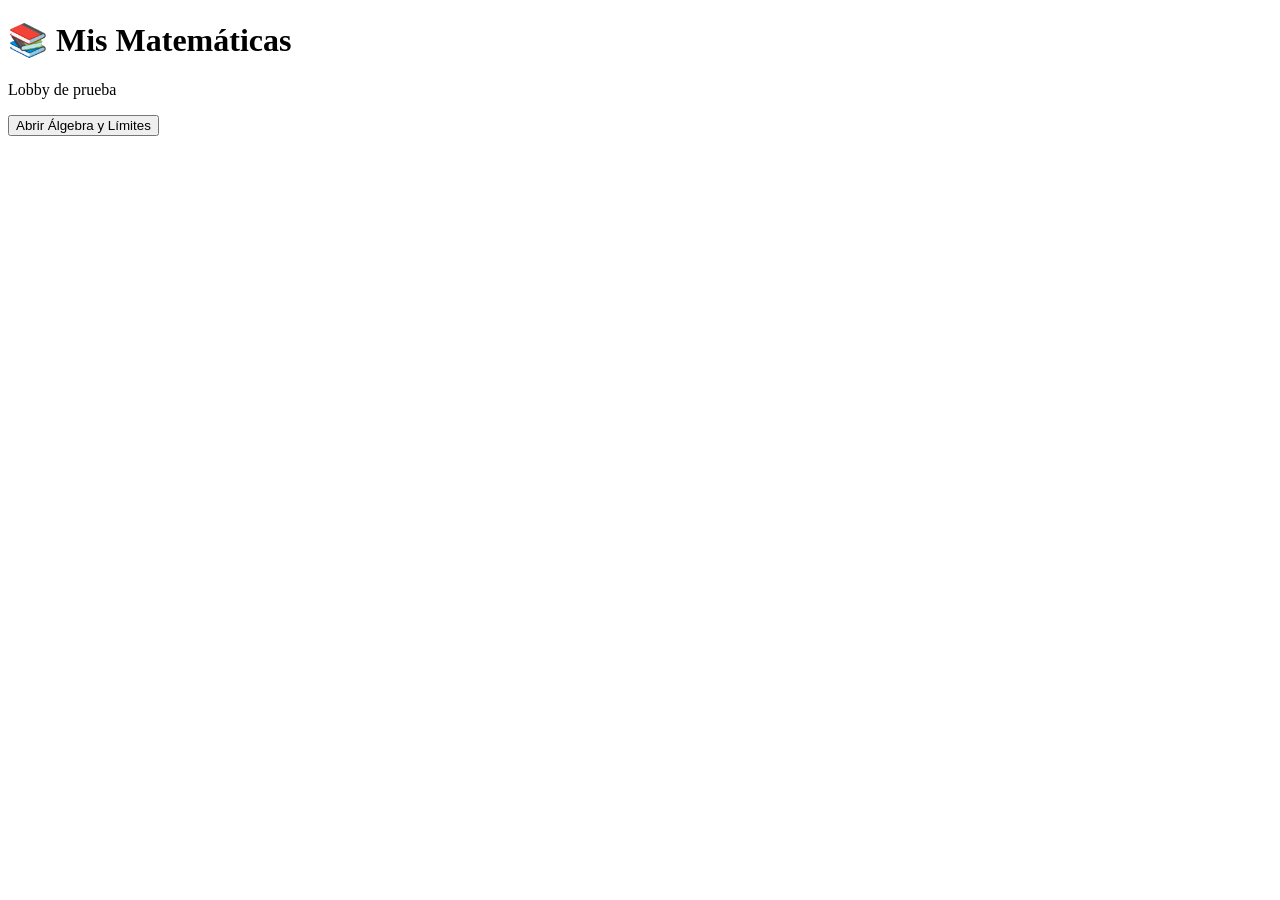
==== index.html @ a2d2b7ca "Crear lobby inicial" ====
<!DOCTYPE html>
<html lang="es">
<head>
    <meta charset="UTF-8">
    <meta name="viewport" content="width=device-width, initial-scale=1.0">
    <title>Mis Matemáticas</title>
</head>

<body>

    <h1>📚 Mis Matemáticas</h1>

    <p>Lobby de prueba</p>

    <a href="guias/algebra-limites-01.html">
        <button>Abrir Álgebra y Límites</button>
    </a>

</body>
</html>
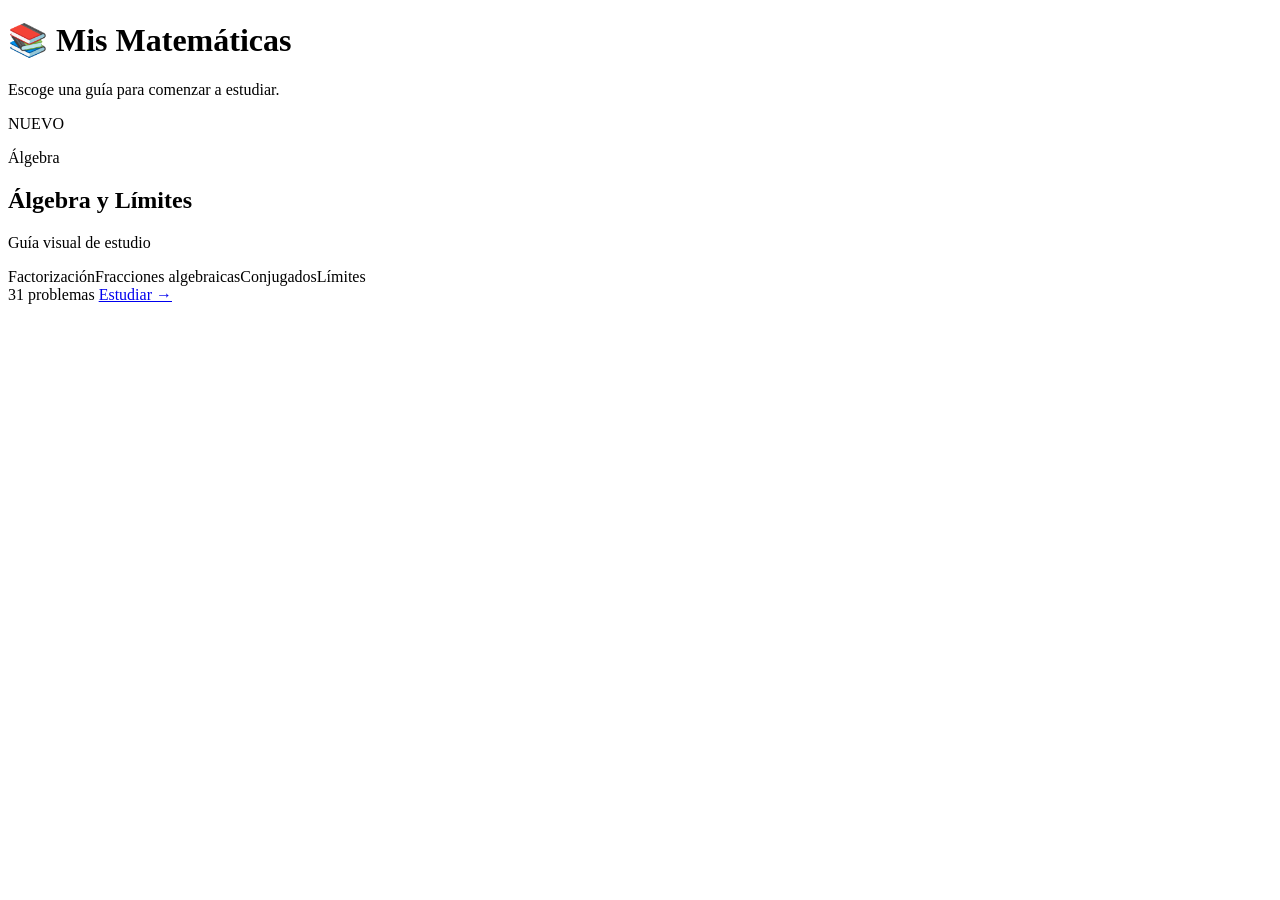
==== commit d81b1d2b: "Conectar lobby con catálogo" ====
--- a/index.html
+++ b/index.html
@@ -3,18 +3,40 @@
 <head>
     <meta charset="UTF-8">
     <meta name="viewport" content="width=device-width, initial-scale=1.0">
+
     <title>Mis Matemáticas</title>
 </head>
 
 <body>
 
-    <h1>📚 Mis Matemáticas</h1>
+    <header>
+        <h1>📚 Mis Matemáticas</h1>
 
-    <p>Lobby de prueba</p>
+        <p>
+            Escoge una guía para comenzar a estudiar.
+        </p>
+    </header>
 
-    <a href="guias/algebra-limites-01.html">
-        <button>Abrir Álgebra y Límites</button>
-    </a>
+
+    <main>
+
+        <section id="lista-guias">
+            <!--
+            Las tarjetas aparecerán aquí automáticamente.
+            No tienes que escribirlas manualmente.
+            -->
+        </section>
+
+    </main>
+
+
+    <!-- IMPORTANTE:
+         catalogo.js debe cargarse primero.
+    -->
+    <script src="assets/js/catalogo.js"></script>
+
+    <!-- Después se carga lobby.js -->
+    <script src="assets/js/lobby.js"></script>
 
 </body>
 </html>
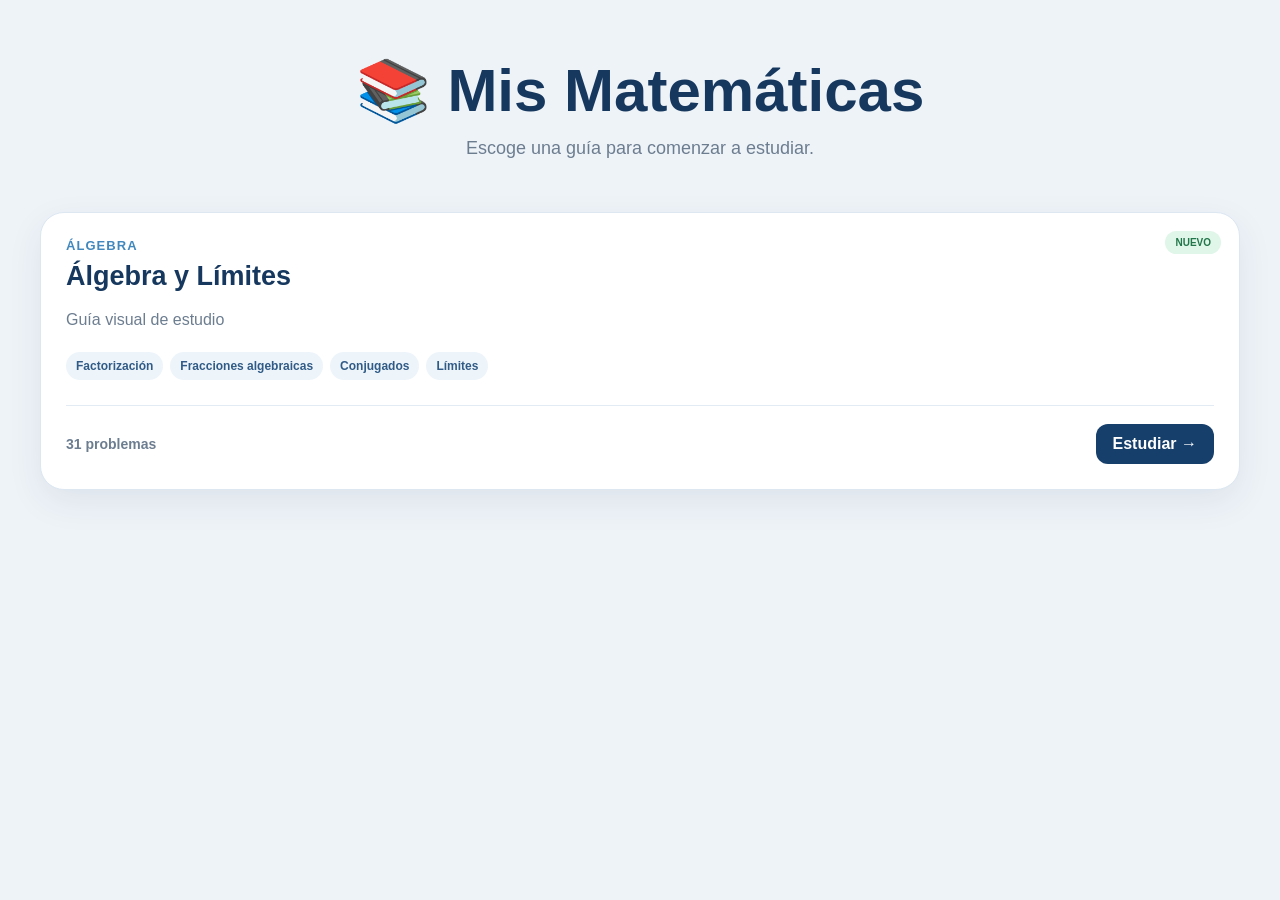
==== commit 6644b091: "Add link to lobby.css stylesheet" ====
--- a/index.html
+++ b/index.html
@@ -5,6 +5,8 @@
     <meta name="viewport" content="width=device-width, initial-scale=1.0">
 
     <title>Mis Matemáticas</title>
+    
+    <link rel="stylesheet" href="assets/css/lobby.css">
 </head>
 
 <body>
--- a/assets/css/lobby.css
+++ b/assets/css/lobby.css
@@ -0,0 +1,156 @@
+* {
+    box-sizing: border-box;
+}
+
+body {
+    margin: 0;
+    font-family: Arial, Helvetica, sans-serif;
+    background: #eef3f8;
+    color: #26384a;
+}
+
+header {
+    text-align: center;
+    padding: 55px 20px 35px;
+}
+
+header h1 {
+    margin: 0;
+    font-size: clamp(34px, 6vw, 60px);
+    color: #17385e;
+}
+
+header p {
+    margin-top: 12px;
+    color: #6c7d90;
+    font-size: 18px;
+}
+
+main {
+    width: min(1200px, calc(100% - 30px));
+    margin: auto;
+    padding-bottom: 80px;
+}
+
+#lista-guias {
+    display: grid;
+    grid-template-columns: repeat(auto-fit, minmax(290px, 1fr));
+    gap: 22px;
+}
+
+.guia-card {
+    background: white;
+    border: 1px solid #dce7f1;
+    border-radius: 24px;
+    padding: 25px;
+    box-shadow: 0 12px 35px rgba(20, 50, 80, 0.08);
+    position: relative;
+    transition: transform 0.2s ease, box-shadow 0.2s ease;
+}
+
+.guia-card:hover {
+    transform: translateY(-5px);
+    box-shadow: 0 18px 45px rgba(20, 50, 80, 0.14);
+}
+
+.categoria {
+    margin: 0 0 8px;
+    font-size: 13px;
+    font-weight: 800;
+    text-transform: uppercase;
+    letter-spacing: 0.08em;
+    color: #4288bd;
+}
+
+.guia-card h2 {
+    margin: 0;
+    color: #17385e;
+    font-size: 27px;
+}
+
+.subtitulo {
+    color: #6c7d90;
+    line-height: 1.5;
+}
+
+.temas {
+    display: flex;
+    flex-wrap: wrap;
+    gap: 7px;
+    margin: 20px 0;
+}
+
+.temas span {
+    background: #edf5fb;
+    color: #315b86;
+    border-radius: 999px;
+    padding: 7px 10px;
+    font-size: 12px;
+    font-weight: 700;
+}
+
+.guia-footer {
+    display: flex;
+    justify-content: space-between;
+    align-items: center;
+    gap: 15px;
+    margin-top: 25px;
+    padding-top: 18px;
+    border-top: 1px solid #e2ebf3;
+}
+
+.guia-footer > span {
+    color: #6c7d90;
+    font-weight: 700;
+    font-size: 14px;
+}
+
+.btn-estudiar {
+    text-decoration: none;
+    background: #173f6b;
+    color: white;
+    padding: 11px 17px;
+    border-radius: 12px;
+    font-weight: 800;
+    transition: background 0.2s ease;
+}
+
+.btn-estudiar:hover {
+    background: #275f91;
+}
+
+.badge-nuevo {
+    position: absolute;
+    right: 18px;
+    top: 18px;
+    background: #dff6e8;
+    color: #23754b;
+    border-radius: 999px;
+    padding: 6px 10px;
+    font-size: 10px;
+    font-weight: 900;
+}
+
+@media (max-width: 600px) {
+    header {
+        padding-top: 35px;
+    }
+
+    main {
+        width: min(100% - 16px, 1200px);
+    }
+
+    .guia-card {
+        padding: 20px;
+        border-radius: 20px;
+    }
+
+    .guia-footer {
+        align-items: stretch;
+        flex-direction: column;
+    }
+
+    .btn-estudiar {
+        text-align: center;
+    }
+}
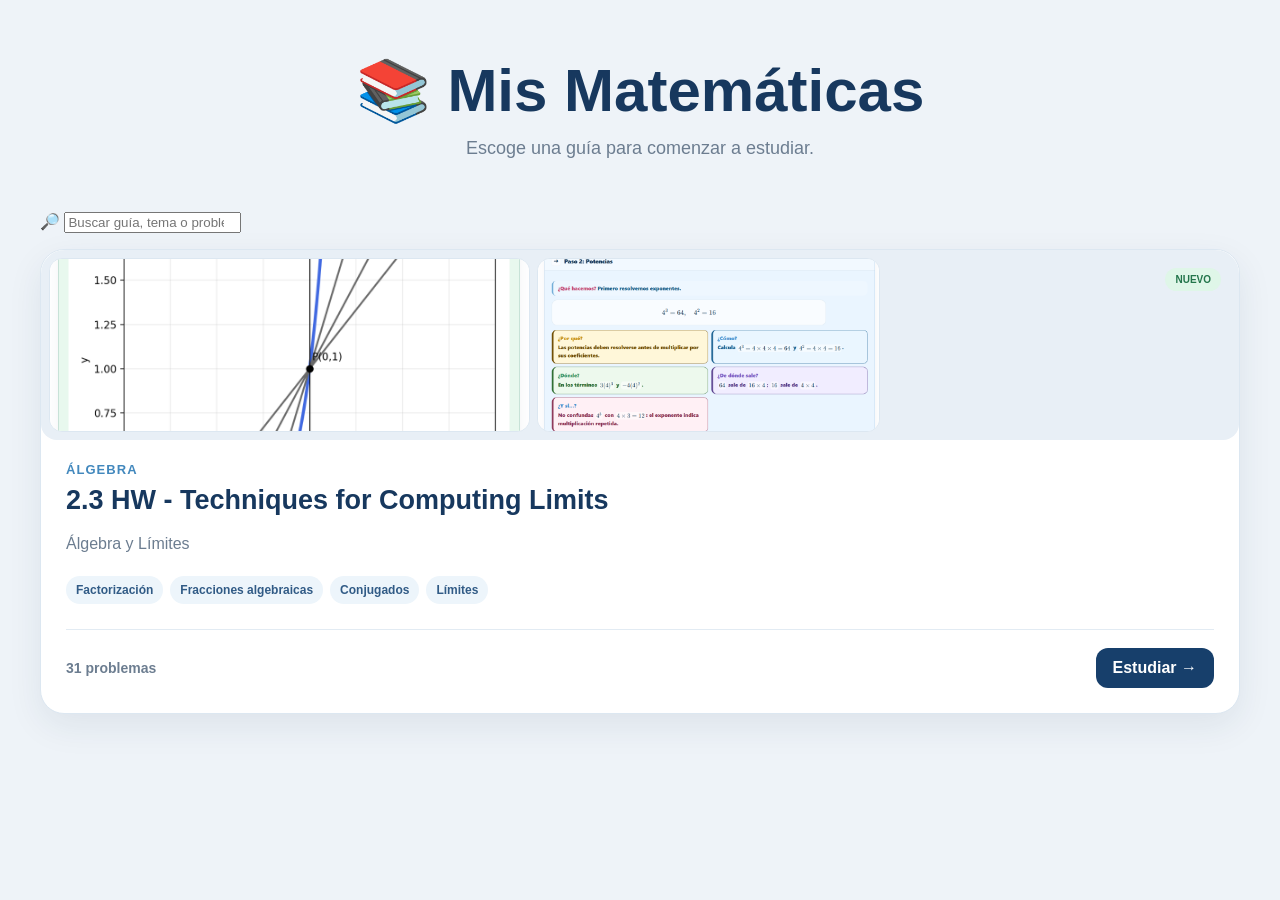
==== commit d62aeab5: "Refactor index.html structure and add search input" ====
--- a/index.html
+++ b/index.html
@@ -20,16 +20,35 @@
     </header>
 
 
-    <main>
+<main>
 
-        <section id="lista-guias">
-            <!--
-            Las tarjetas aparecerán aquí automáticamente.
-            No tienes que escribirlas manualmente.
-            -->
-        </section>
+    <section class="controles-lobby">
 
-    </main>
+        <div class="buscador-box">
+            <span class="buscador-icono">🔎</span>
+
+            <input
+                type="search"
+                id="buscar-guias"
+                placeholder="Buscar guía, tema o problema..."
+                autocomplete="off"
+            >
+        </div>
+
+        <div
+            id="filtros-categorias"
+            class="filtros-categorias"
+        ></div>
+
+        <p id="resultado-info" class="resultado-info"></p>
+
+    </section>
+
+
+    <section id="lista-guias">
+    </section>
+
+</main>
 
 
     <!-- IMPORTANTE:
--- a/assets/css/lobby.css
+++ b/assets/css/lobby.css
@@ -154,3 +154,126 @@
         text-align: center;
     }
 }
+
+/* =========================
+   PREVIEWS DE LAS GUÍAS
+   ========================= */
+
+.preview-grid {
+    display: grid;
+    grid-template-columns: 1.4fr 1fr 1fr;
+    gap: 7px;
+
+    height: 190px;
+
+    margin: -25px -25px 22px -25px;
+
+    padding: 8px;
+
+    background: #e8eff6;
+
+    border-radius: 24px 24px 16px 16px;
+
+    overflow: hidden;
+}
+
+
+.preview-item {
+    min-width: 0;
+    height: 100%;
+
+    overflow: hidden;
+
+    background: white;
+
+    border-radius: 13px;
+
+    border: 1px solid #dce7f1;
+}
+
+
+.preview-item img {
+    width: 100%;
+    height: 100%;
+
+    object-fit: cover;
+
+    display: block;
+
+    transition: transform 0.35s ease;
+}
+
+
+.guia-card:hover .preview-item img {
+    transform: scale(1.04);
+}
+
+
+/* Cuando todavía no existen imágenes */
+
+.preview-vacio {
+    height: 190px;
+
+    margin: -25px -25px 22px -25px;
+
+    border-radius: 24px 24px 16px 16px;
+
+    background:
+        linear-gradient(
+            135deg,
+            #eaf5ff,
+            #f3efff
+        );
+
+    display: flex;
+    flex-direction: column;
+
+    justify-content: center;
+    align-items: center;
+
+    gap: 8px;
+
+    font-size: 40px;
+}
+
+
+.preview-vacio span {
+    font-size: 13px;
+    font-weight: 800;
+
+    color: #6c7d90;
+}
+
+
+/* CELULAR */
+
+@media (max-width: 600px) {
+
+    .preview-grid {
+        height: 160px;
+
+        margin:
+            -20px
+            -20px
+            18px
+            -20px;
+
+        border-radius:
+            20px
+            20px
+            14px
+            14px;
+    }
+
+
+    .preview-vacio {
+        height: 160px;
+
+        margin:
+            -20px
+            -20px
+            18px
+            -20px;
+    }
+
+}
